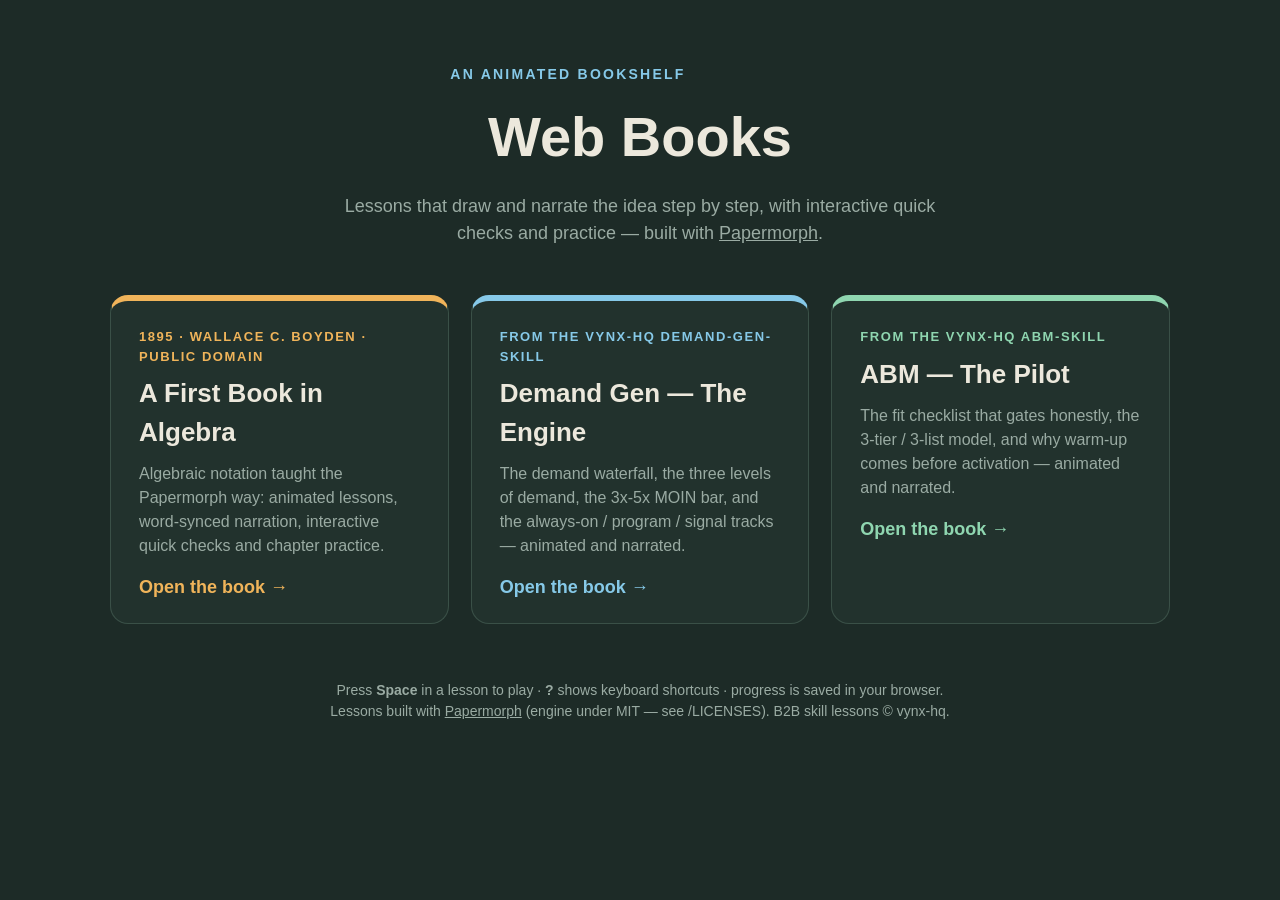
==== index.html @ 546bd517 "Publish web books: algebra, demand-gen engine, ABM pilot" ====
<!doctype html>
<html lang="en">
<head>
<meta charset="utf-8">
<meta name="viewport" content="width=device-width, initial-scale=1">
<title>Web Books — animated, narrated lessons</title>
<meta name="description" content="Animated, narrated, interactive web books: public-domain classics and B2B RevOps skills, built with Papermorph.">
<link rel="icon" href="data:image/svg+xml,%3Csvg xmlns='http://www.w3.org/2000/svg' viewBox='0 0 64 64'%3E%3Crect width='64' height='64' rx='14' fill='%231d2b27'/%3E%3Ctext x='32' y='45' text-anchor='middle' font-size='48' fill='%23f0b45a'%3E∞%3C/text%3E%3C/svg%3E">
<style>
:root { color-scheme: dark; --page:#0f1613; --board:#1d2b27; --edge:#3a5047; --chalk:#ece8dc;
  --dim:#9aaba3; --ui:"Segoe UI","Helvetica Neue",Arial,sans-serif; }
* { box-sizing: border-box; }
body { margin:0; min-height:100svh; background:var(--board); color:var(--chalk); font:18px/1.5 var(--ui);
  display:flex; flex-direction:column; align-items:center; padding:64px 16px; }
header { text-align:center; margin-bottom:48px; }
header .kicker { margin:0 0 10px; font-size:14px; font-weight:600; letter-spacing:.16em; text-transform:uppercase; color:#86c9e8; }
header h1 { margin:0; font-size:clamp(34px, 6vw, 56px); font-weight:600; }
header p { max-width:36em; margin:14px auto 0; color:var(--dim); }
.shelf { display:grid; gap:22px; grid-template-columns:repeat(auto-fit, minmax(300px, 1fr)); width:min(1060px, 100%); }
a.book { display:block; text-decoration:none; color:inherit; background:#22322d; border:1.5px solid var(--edge);
  border-top:6px solid var(--c); border-radius:18px; padding:26px 28px 22px; transition:transform .18s ease, box-shadow .18s ease; }
a.book:hover { transform:translateY(-4px); box-shadow:0 16px 40px rgba(0,0,0,.4); }
a.book .k { margin:0 0 8px; font-size:13px; font-weight:600; letter-spacing:.12em; text-transform:uppercase; color:var(--c); }
a.book h2 { margin:0 0 10px; font-size:26px; font-weight:600; }
a.book p { margin:0 0 16px; color:var(--dim); font-size:16px; }
a.book .go { font-weight:600; color:var(--c); }
footer { margin-top:56px; color:var(--dim); font-size:14px; text-align:center; }
footer a { color:inherit; }
</style>
</head>
<body>
<header>
  <p class="kicker">An animated bookshelf</p>
  <h1>Web Books</h1>
  <p>Lessons that draw and narrate the idea step by step, with interactive quick
  checks and practice — built with <a href="https://github.com/DozenTwelve/Papermorph" style="color:inherit">Papermorph</a>.</p>
</header>
<main class="shelf">
  <a class="book" href="a-first-book-in-algebra/index.html" style="--c:#f0b45a">
    <p class="k">1895 · Wallace C. Boyden · public domain</p>
    <h2>A First Book in Algebra</h2>
    <p>Algebraic notation taught the Papermorph way: animated lessons, word-synced narration, interactive quick checks and chapter practice.</p>
    <span class="go">Open the book →</span>
  </a>
  <a class="book" href="demand-gen-engine/index.html" style="--c:#86c9e8">
    <p class="k">from the vynx-hq demand-gen-skill</p>
    <h2>Demand Gen — The Engine</h2>
    <p>The demand waterfall, the three levels of demand, the 3x-5x MOIN bar, and the always-on / program / signal tracks — animated and narrated.</p>
    <span class="go">Open the book →</span>
  </a>
  <a class="book" href="abm-pilot/index.html" style="--c:#8fd6b0">
    <p class="k">from the vynx-hq abm-skill</p>
    <h2>ABM — The Pilot</h2>
    <p>The fit checklist that gates honestly, the 3-tier / 3-list model, and why warm-up comes before activation — animated and narrated.</p>
    <span class="go">Open the book →</span>
  </a>
</main>
<footer>Press <b>Space</b> in a lesson to play · <b>?</b> shows keyboard shortcuts · progress is saved in your browser.<br>
Lessons built with <a href="https://github.com/DozenTwelve/Papermorph">Papermorph</a> (engine under MIT — see /LICENSES). B2B skill lessons © vynx-hq.</footer>
</body>
</html>
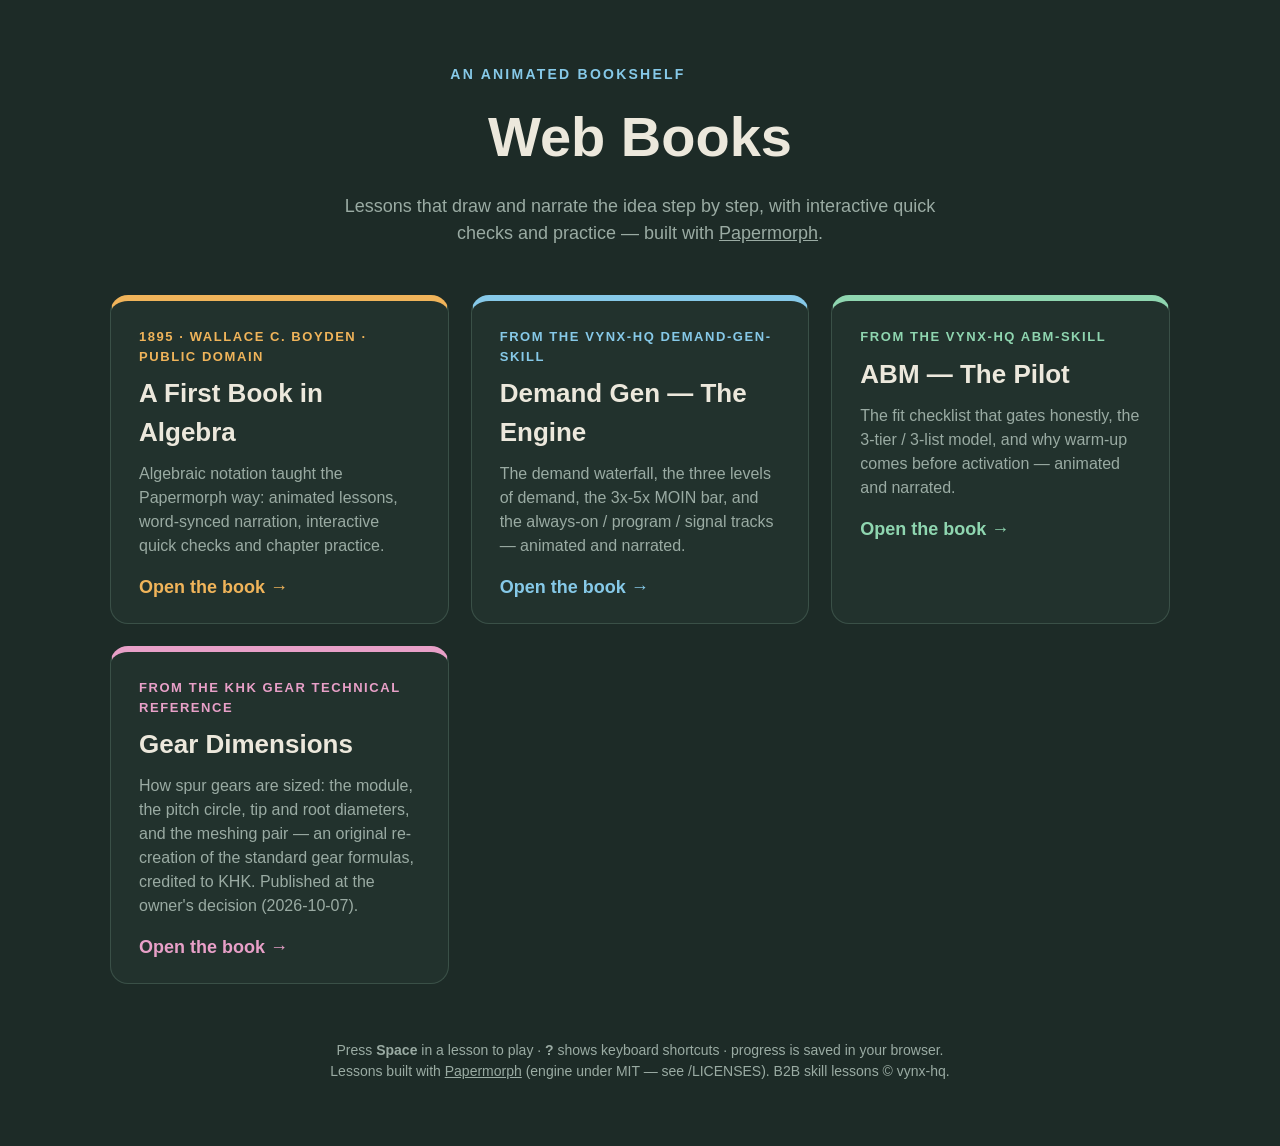
==== commit 2106d1a4: "Publish web books ()" ====
--- a/index.html
+++ b/index.html
@@ -54,6 +54,12 @@
     <p>The fit checklist that gates honestly, the 3-tier / 3-list model, and why warm-up comes before activation — animated and narrated.</p>
     <span class="go">Open the book →</span>
   </a>
+  <a class="book" href="gear-dimensions/index.html" style="--c:#e8a0c8">
+    <p class="k">from the KHK Gear Technical Reference</p>
+    <h2>Gear Dimensions</h2>
+    <p>How spur gears are sized: the module, the pitch circle, tip and root diameters, and the meshing pair — an original re-creation of the standard gear formulas, credited to KHK. Published at the owner's decision (2026-10-07).</p>
+    <span class="go">Open the book →</span>
+  </a>
 </main>
 <footer>Press <b>Space</b> in a lesson to play · <b>?</b> shows keyboard shortcuts · progress is saved in your browser.<br>
 Lessons built with <a href="https://github.com/DozenTwelve/Papermorph">Papermorph</a> (engine under MIT — see /LICENSES). B2B skill lessons © vynx-hq.</footer>
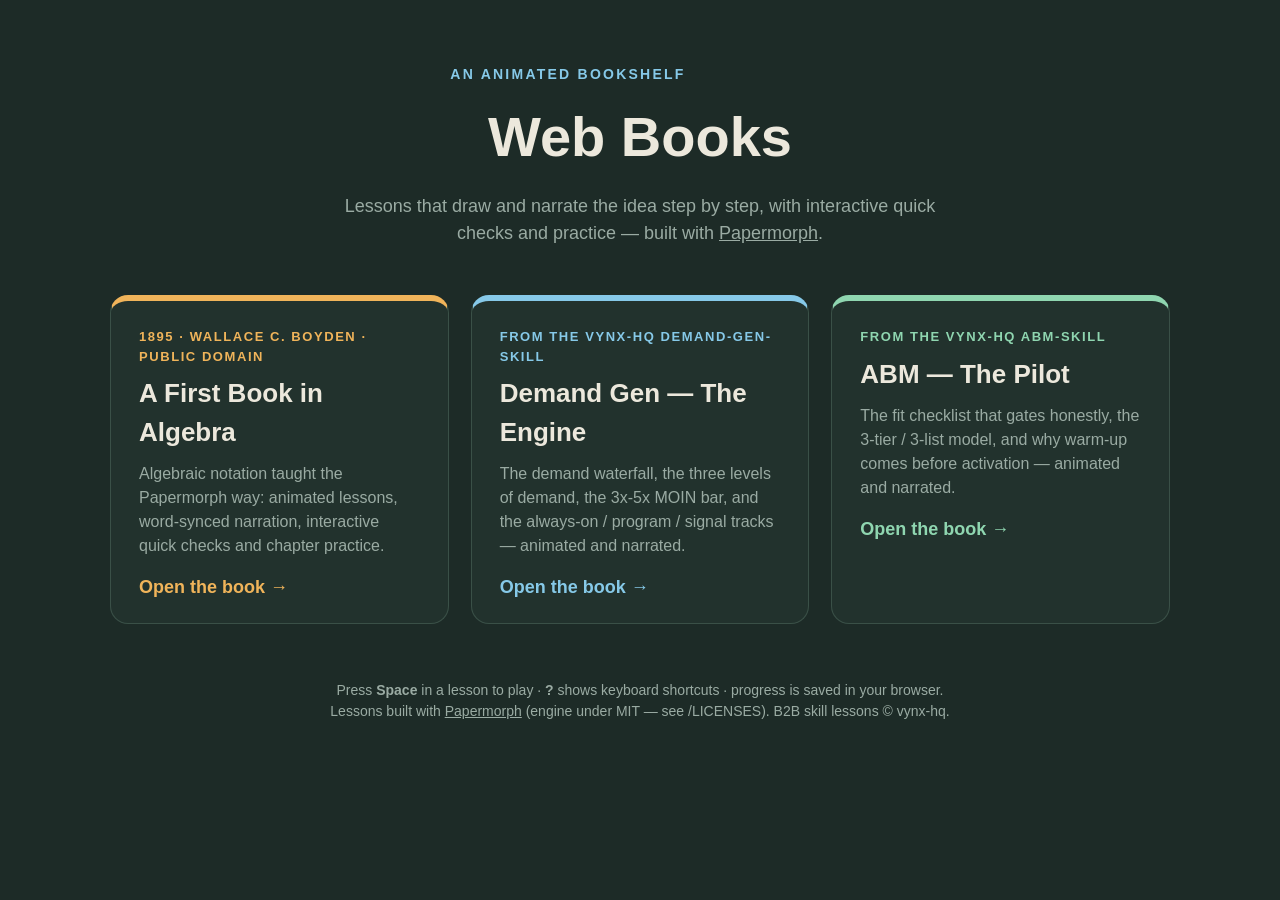
==== commit 9eaecf95: "Publish web books ()" ====
--- a/index.html
+++ b/index.html
@@ -54,12 +54,6 @@
     <p>The fit checklist that gates honestly, the 3-tier / 3-list model, and why warm-up comes before activation — animated and narrated.</p>
     <span class="go">Open the book →</span>
   </a>
-  <a class="book" href="gear-dimensions/index.html" style="--c:#e8a0c8">
-    <p class="k">from the KHK Gear Technical Reference</p>
-    <h2>Gear Dimensions</h2>
-    <p>How spur gears are sized: the module, the pitch circle, tip and root diameters, and the meshing pair — an original re-creation of the standard gear formulas, credited to KHK. Published at the owner's decision (2026-10-07).</p>
-    <span class="go">Open the book →</span>
-  </a>
 </main>
 <footer>Press <b>Space</b> in a lesson to play · <b>?</b> shows keyboard shortcuts · progress is saved in your browser.<br>
 Lessons built with <a href="https://github.com/DozenTwelve/Papermorph">Papermorph</a> (engine under MIT — see /LICENSES). B2B skill lessons © vynx-hq.</footer>
